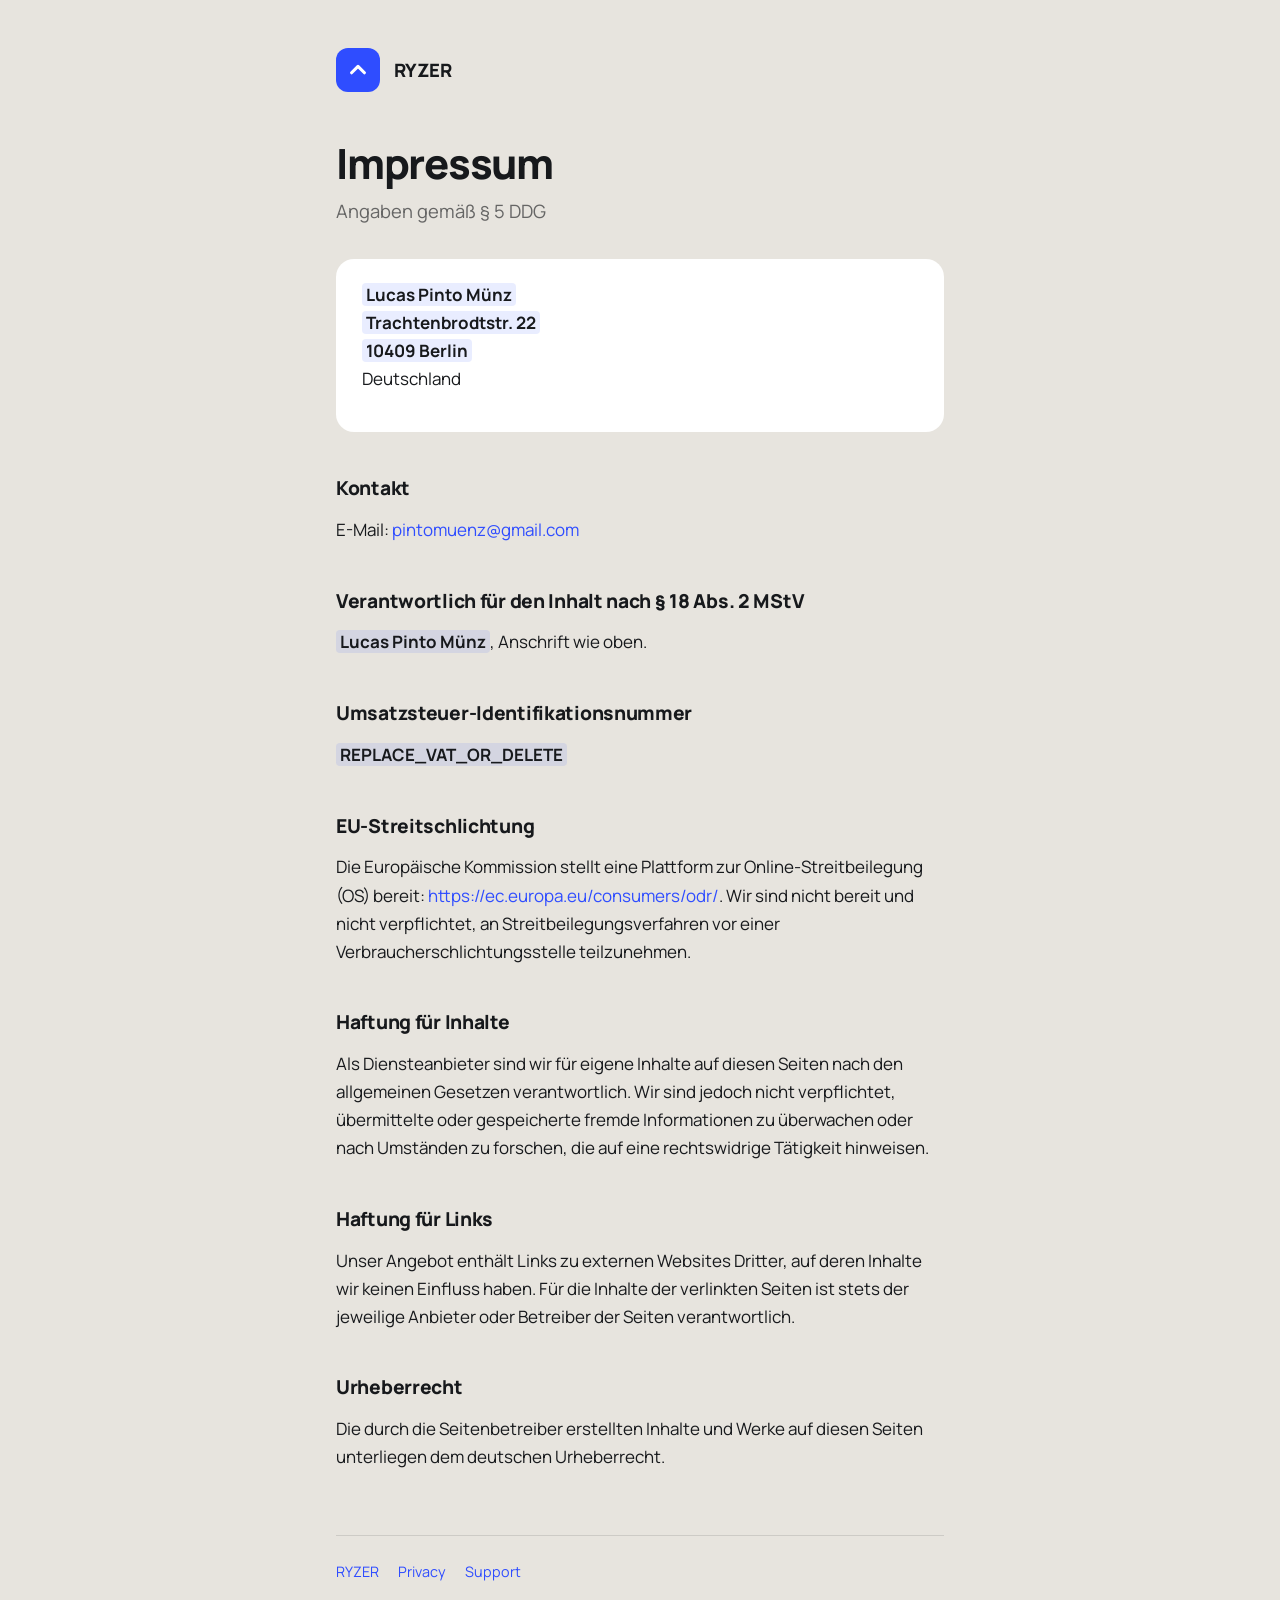
==== impressum.html @ 4d45fa69 "Add files via upload" ====
<!doctype html>
<html lang="de">
<head>
<meta charset="utf-8">
<meta name="viewport" content="width=device-width, initial-scale=1">
<title>RYZER — Impressum</title>
<link rel="preconnect" href="https://fonts.googleapis.com">
<link rel="preconnect" href="https://fonts.gstatic.com" crossorigin>
<link rel="stylesheet" href="https://fonts.googleapis.com/css2?family=Manrope:wght@400;700;800&display=swap">
<link rel="stylesheet" href="style.css">
</head>
<body>
<div class="wrap">

<header class="mast">
  <span class="mark" aria-hidden="true">
    <svg viewBox="0 0 24 24" fill="none" stroke="#fff" stroke-width="3.4" stroke-linecap="round" stroke-linejoin="round"><path d="M5 15l7-7 7 7"/></svg>
  </span>
  <a class="name" href="index.html">RYZER</a>
</header>

<h1>Impressum</h1>
<p class="lede">Angaben gemäß § 5 DDG</p>

<div class="card">
  <p>
    <span class="fill">Lucas Pinto Münz</span><br>
    <span class="fill">Trachtenbrodtstr. 22</span><br>
    <span class="fill">10409 Berlin</span><br>
    Deutschland
  </p>
</div>

<h2>Kontakt</h2>
<p>E-Mail: <a href="mailto:pintomuenz@gmail.com">pintomuenz@gmail.com</a></p>

<h2>Verantwortlich für den Inhalt nach § 18 Abs. 2 MStV</h2>
<p>
  <span class="fill">Lucas Pinto Münz</span>, Anschrift wie oben.
</p>

<h2>Umsatzsteuer-Identifikationsnummer</h2>
<p><span class="fill">REPLACE_VAT_OR_DELETE</span></p>

<h2>EU-Streitschlichtung</h2>
<p>Die Europäische Kommission stellt eine Plattform zur Online-Streitbeilegung (OS) bereit: <a href="https://ec.europa.eu/consumers/odr/">https://ec.europa.eu/consumers/odr/</a>. Wir sind nicht bereit und nicht verpflichtet, an Streitbeilegungsverfahren vor einer Verbraucherschlichtungsstelle teilzunehmen.</p>

<h2>Haftung für Inhalte</h2>
<p>Als Diensteanbieter sind wir für eigene Inhalte auf diesen Seiten nach den allgemeinen Gesetzen verantwortlich. Wir sind jedoch nicht verpflichtet, übermittelte oder gespeicherte fremde Informationen zu überwachen oder nach Umständen zu forschen, die auf eine rechtswidrige Tätigkeit hinweisen.</p>

<h2>Haftung für Links</h2>
<p>Unser Angebot enthält Links zu externen Websites Dritter, auf deren Inhalte wir keinen Einfluss haben. Für die Inhalte der verlinkten Seiten ist stets der jeweilige Anbieter oder Betreiber der Seiten verantwortlich.</p>

<h2>Urheberrecht</h2>
<p>Die durch die Seitenbetreiber erstellten Inhalte und Werke auf diesen Seiten unterliegen dem deutschen Urheberrecht.</p>

<footer>
  <a href="index.html">RYZER</a>
  <a href="privacy.html">Privacy</a>
  <a href="support.html">Support</a>
</footer>

</div>
</body>
</html>
---- style.css ----
/* Riser — Gravity identity, the same palette and typeface as the app. */
:root {
  --bg: #E7E4DE;
  --card: #FFFFFF;
  --accent: #2F4DFF;
  --text: #17191C;
  --muted: rgba(23, 25, 28, 0.62);
  --rule: rgba(23, 25, 28, 0.12);
}
@media (prefers-color-scheme: dark) {
  :root {
    --bg: #121417;
    --card: #1E2125;
    --accent: #4C6DFF;
    --text: #EFEDE9;
    --muted: rgba(239, 237, 233, 0.58);
    --rule: rgba(239, 237, 233, 0.14);
  }
}

* { box-sizing: border-box; }

body {
  margin: 0;
  background: var(--bg);
  color: var(--text);
  font-family: "Manrope", -apple-system, BlinkMacSystemFont, "Segoe UI", sans-serif;
  font-size: 17px;
  line-height: 1.65;
  -webkit-font-smoothing: antialiased;
}

.wrap {
  max-width: 41rem;
  margin: 0 auto;
  padding: 3rem 1.5rem 5rem;
}

header.mast {
  display: flex;
  align-items: center;
  gap: 0.85rem;
  margin-bottom: 3rem;
}

.mark {
  width: 44px;
  height: 44px;
  border-radius: 12px;
  background: var(--accent);
  display: grid;
  place-items: center;
  flex: none;
}
.mark svg { width: 22px; height: 22px; }

.mast a.name {
  font-weight: 800;
  font-size: 1.15rem;
  letter-spacing: -0.02em;
  color: var(--text);
  text-decoration: none;
}

h1 {
  font-size: clamp(2rem, 6vw, 2.6rem);
  line-height: 1.12;
  letter-spacing: -0.03em;
  font-weight: 800;
  margin: 0 0 0.6rem;
  text-wrap: balance;
}

h2 {
  font-size: 1.2rem;
  font-weight: 800;
  letter-spacing: -0.015em;
  margin: 2.6rem 0 0.7rem;
}

h3 {
  font-size: 1rem;
  font-weight: 700;
  margin: 1.6rem 0 0.4rem;
}

p, li { color: var(--text); }
p { margin: 0 0 1rem; }

.lede {
  font-size: 1.15rem;
  color: var(--muted);
  margin-bottom: 2rem;
}

.updated {
  font-size: 0.85rem;
  color: var(--muted);
  margin-bottom: 2.5rem;
}

a { color: var(--accent); text-decoration: none; }
a:hover { text-decoration: underline; }
a:focus-visible { outline: 2px solid var(--accent); outline-offset: 3px; border-radius: 3px; }

.card {
  background: var(--card);
  border-radius: 18px;
  padding: 1.4rem 1.6rem;
  margin: 1.6rem 0;
}

.card h2, .card h3 { margin-top: 0; }

ul { padding-left: 1.2rem; margin: 0 0 1rem; }
li { margin-bottom: 0.5rem; }

dl { margin: 0; }
dt { font-weight: 700; margin-top: 1rem; }
dd { margin: 0.1rem 0 0; color: var(--muted); }

.fill {
  background: rgba(47, 77, 255, 0.1);
  border-radius: 4px;
  padding: 0 0.25rem;
  font-weight: 700;
}

footer {
  margin-top: 4rem;
  padding-top: 1.5rem;
  border-top: 1px solid var(--rule);
  font-size: 0.9rem;
  color: var(--muted);
  display: flex;
  flex-wrap: wrap;
  gap: 1.2rem;
}
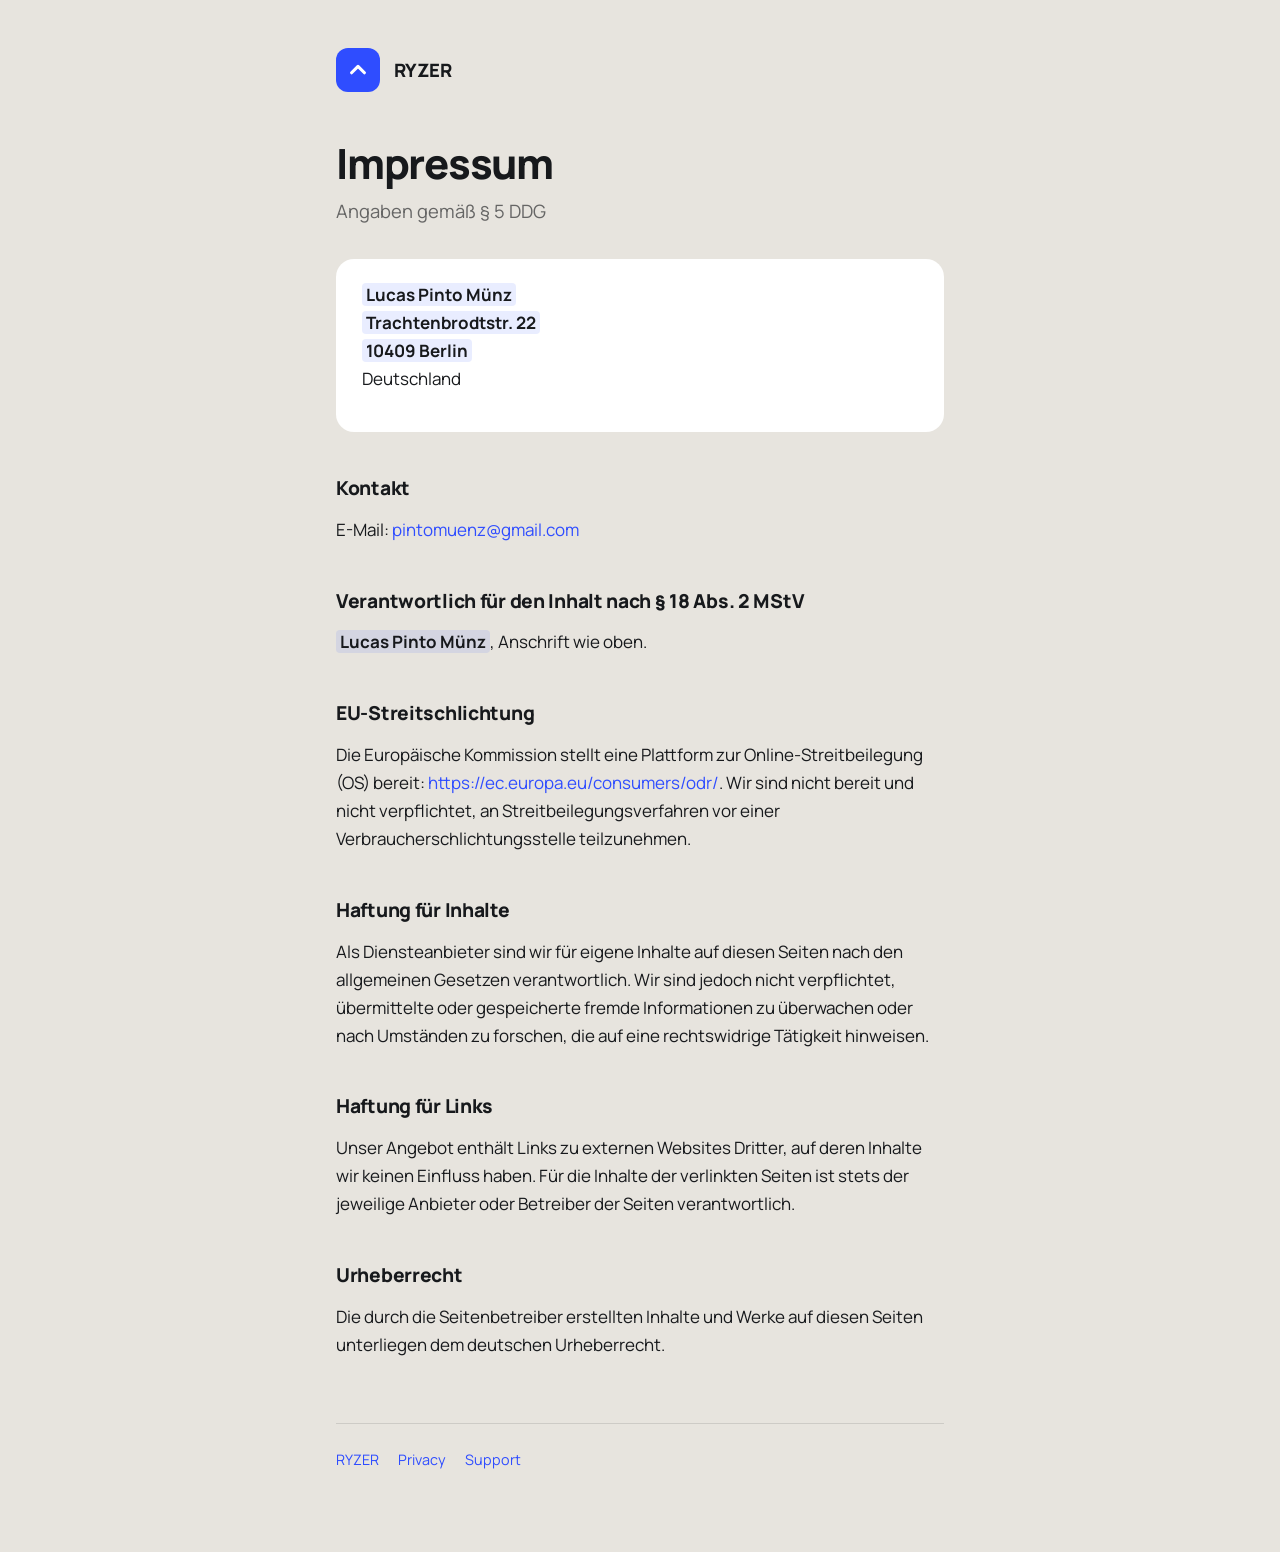
==== commit 4e64b281: "Add files via upload" ====
--- a/impressum.html
+++ b/impressum.html
@@ -39,9 +39,6 @@
   <span class="fill">Lucas Pinto Münz</span>, Anschrift wie oben.
 </p>
 
-<h2>Umsatzsteuer-Identifikationsnummer</h2>
-<p><span class="fill">REPLACE_VAT_OR_DELETE</span></p>
-
 <h2>EU-Streitschlichtung</h2>
 <p>Die Europäische Kommission stellt eine Plattform zur Online-Streitbeilegung (OS) bereit: <a href="https://ec.europa.eu/consumers/odr/">https://ec.europa.eu/consumers/odr/</a>. Wir sind nicht bereit und nicht verpflichtet, an Streitbeilegungsverfahren vor einer Verbraucherschlichtungsstelle teilzunehmen.</p>
 
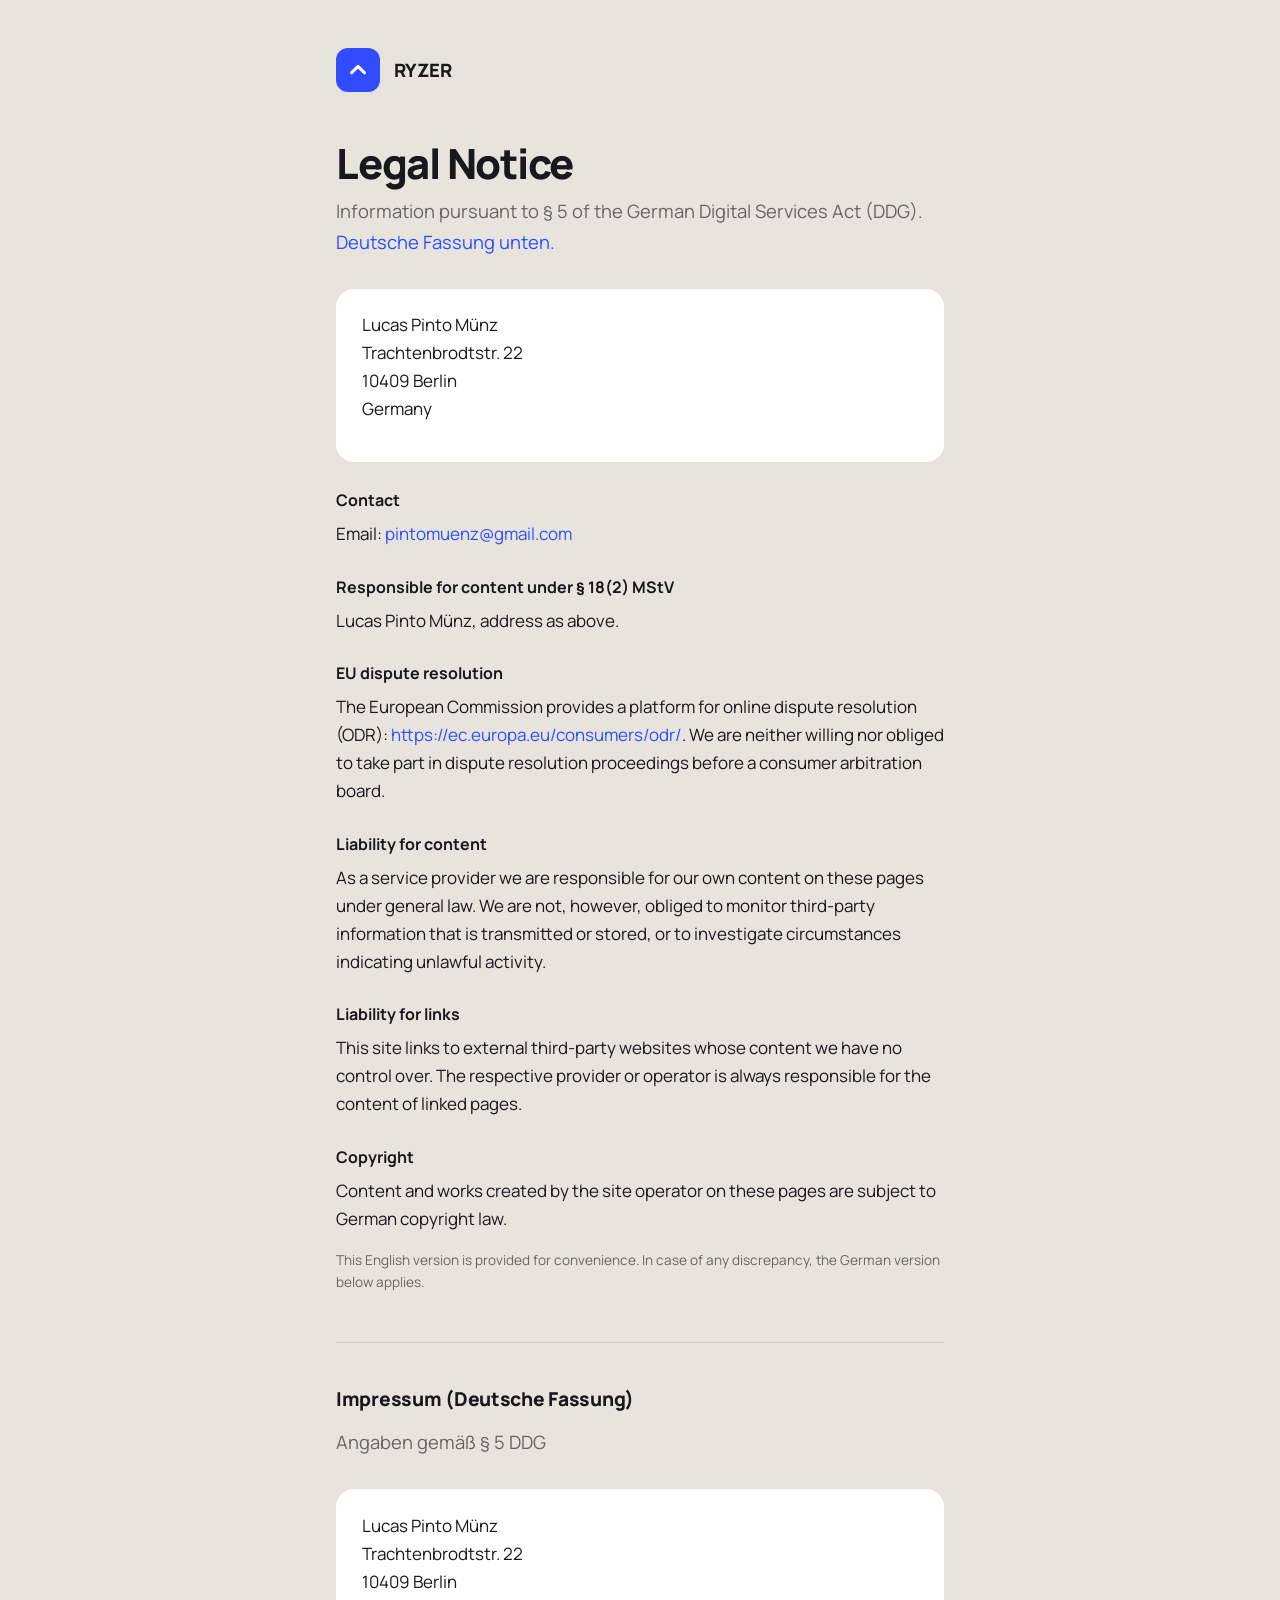
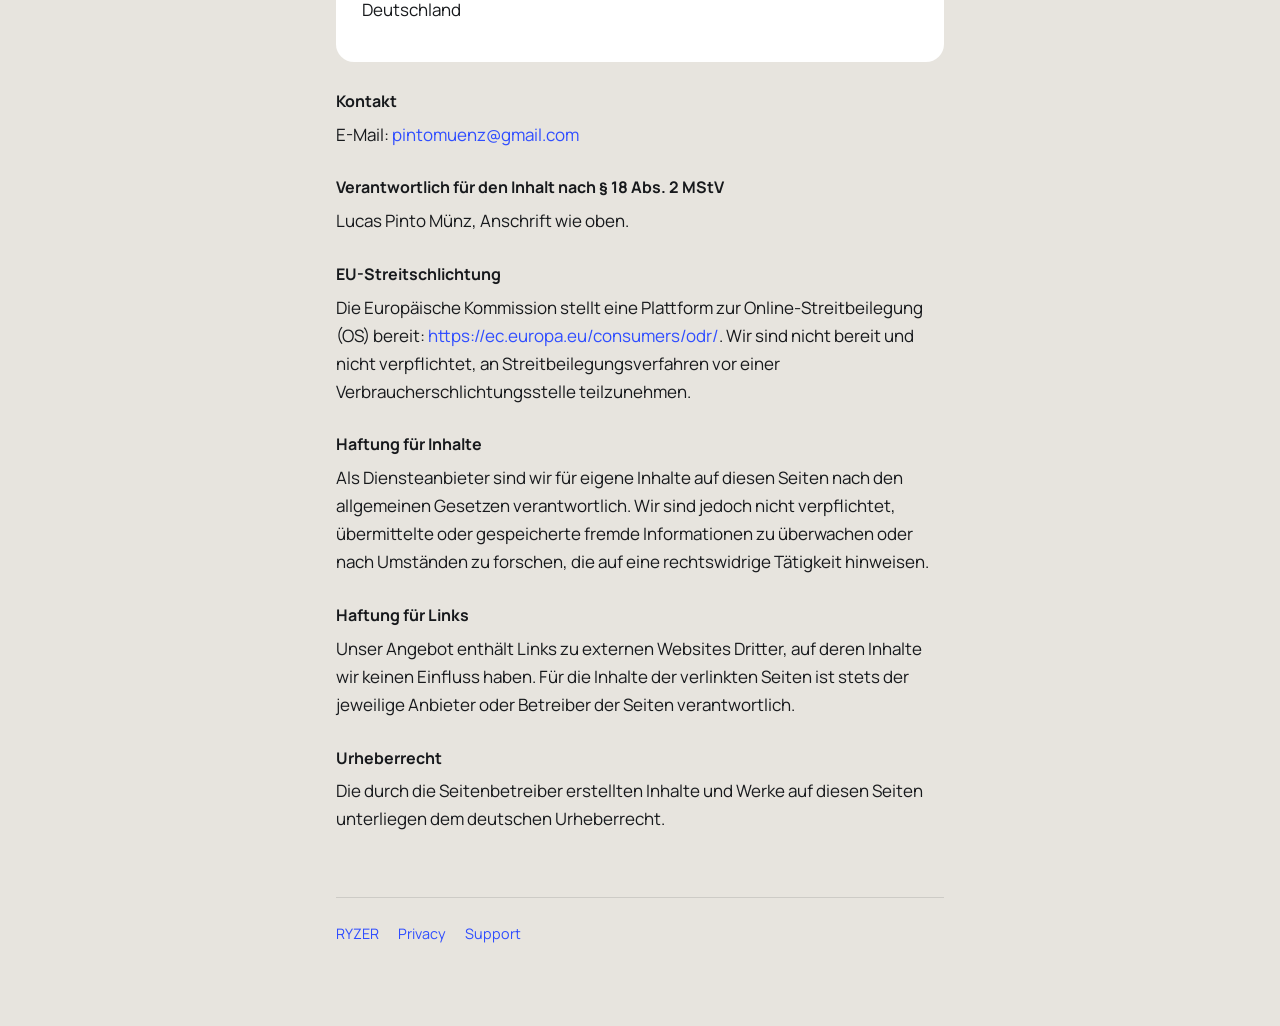
==== commit a0d8bb41: "Add files via upload" ====
--- a/impressum.html
+++ b/impressum.html
@@ -1,9 +1,9 @@
 <!doctype html>
-<html lang="de">
+<html lang="en">
 <head>
 <meta charset="utf-8">
 <meta name="viewport" content="width=device-width, initial-scale=1">
-<title>RYZER — Impressum</title>
+<title>RYZER — Legal Notice / Impressum</title>
 <link rel="preconnect" href="https://fonts.googleapis.com">
 <link rel="preconnect" href="https://fonts.gstatic.com" crossorigin>
 <link rel="stylesheet" href="https://fonts.googleapis.com/css2?family=Manrope:wght@400;700;800&display=swap">
@@ -19,36 +19,70 @@
   <a class="name" href="index.html">RYZER</a>
 </header>
 
-<h1>Impressum</h1>
-<p class="lede">Angaben gemäß § 5 DDG</p>
+<h1>Legal Notice</h1>
+<p class="lede">Information pursuant to § 5 of the German Digital Services Act (DDG). <a href="#de">Deutsche Fassung unten.</a></p>
 
 <div class="card">
   <p>
-    <span class="fill">Lucas Pinto Münz</span><br>
-    <span class="fill">Trachtenbrodtstr. 22</span><br>
-    <span class="fill">10409 Berlin</span><br>
+    Lucas Pinto Münz<br>
+    Trachtenbrodtstr. 22<br>
+    10409 Berlin<br>
+    Germany
+  </p>
+</div>
+
+<h3>Contact</h3>
+<p>Email: <a href="mailto:pintomuenz@gmail.com">pintomuenz@gmail.com</a></p>
+
+<h3>Responsible for content under § 18(2) MStV</h3>
+<p>Lucas Pinto Münz, address as above.</p>
+
+<h3>EU dispute resolution</h3>
+<p>The European Commission provides a platform for online dispute resolution (ODR): <a href="https://ec.europa.eu/consumers/odr/">https://ec.europa.eu/consumers/odr/</a>. We are neither willing nor obliged to take part in dispute resolution proceedings before a consumer arbitration board.</p>
+
+<h3>Liability for content</h3>
+<p>As a service provider we are responsible for our own content on these pages under general law. We are not, however, obliged to monitor third-party information that is transmitted or stored, or to investigate circumstances indicating unlawful activity.</p>
+
+<h3>Liability for links</h3>
+<p>This site links to external third-party websites whose content we have no control over. The respective provider or operator is always responsible for the content of linked pages.</p>
+
+<h3>Copyright</h3>
+<p>Content and works created by the site operator on these pages are subject to German copyright law.</p>
+
+<p class="updated">This English version is provided for convenience. In case of any discrepancy, the German version below applies.</p>
+
+<hr style="border:none;border-top:1px solid var(--rule);margin:3rem 0 2rem">
+
+<h2 id="de" lang="de">Impressum (Deutsche Fassung)</h2>
+<p class="lede" lang="de">Angaben gemäß § 5 DDG</p>
+
+<div class="card">
+  <p>
+    Lucas Pinto Münz<br>
+    Trachtenbrodtstr. 22<br>
+    10409 Berlin<br>
     Deutschland
   </p>
 </div>
 
-<h2>Kontakt</h2>
+<h3 lang="de">Kontakt</h3>
 <p>E-Mail: <a href="mailto:pintomuenz@gmail.com">pintomuenz@gmail.com</a></p>
 
-<h2>Verantwortlich für den Inhalt nach § 18 Abs. 2 MStV</h2>
+<h3 lang="de">Verantwortlich für den Inhalt nach § 18 Abs. 2 MStV</h3>
 <p>
-  <span class="fill">Lucas Pinto Münz</span>, Anschrift wie oben.
+  Lucas Pinto Münz, Anschrift wie oben.
 </p>
 
-<h2>EU-Streitschlichtung</h2>
+<h3 lang="de">EU-Streitschlichtung</h3>
 <p>Die Europäische Kommission stellt eine Plattform zur Online-Streitbeilegung (OS) bereit: <a href="https://ec.europa.eu/consumers/odr/">https://ec.europa.eu/consumers/odr/</a>. Wir sind nicht bereit und nicht verpflichtet, an Streitbeilegungsverfahren vor einer Verbraucherschlichtungsstelle teilzunehmen.</p>
 
-<h2>Haftung für Inhalte</h2>
+<h3 lang="de">Haftung für Inhalte</h3>
 <p>Als Diensteanbieter sind wir für eigene Inhalte auf diesen Seiten nach den allgemeinen Gesetzen verantwortlich. Wir sind jedoch nicht verpflichtet, übermittelte oder gespeicherte fremde Informationen zu überwachen oder nach Umständen zu forschen, die auf eine rechtswidrige Tätigkeit hinweisen.</p>
 
-<h2>Haftung für Links</h2>
+<h3 lang="de">Haftung für Links</h3>
 <p>Unser Angebot enthält Links zu externen Websites Dritter, auf deren Inhalte wir keinen Einfluss haben. Für die Inhalte der verlinkten Seiten ist stets der jeweilige Anbieter oder Betreiber der Seiten verantwortlich.</p>
 
-<h2>Urheberrecht</h2>
+<h3 lang="de">Urheberrecht</h3>
 <p>Die durch die Seitenbetreiber erstellten Inhalte und Werke auf diesen Seiten unterliegen dem deutschen Urheberrecht.</p>
 
 <footer>
